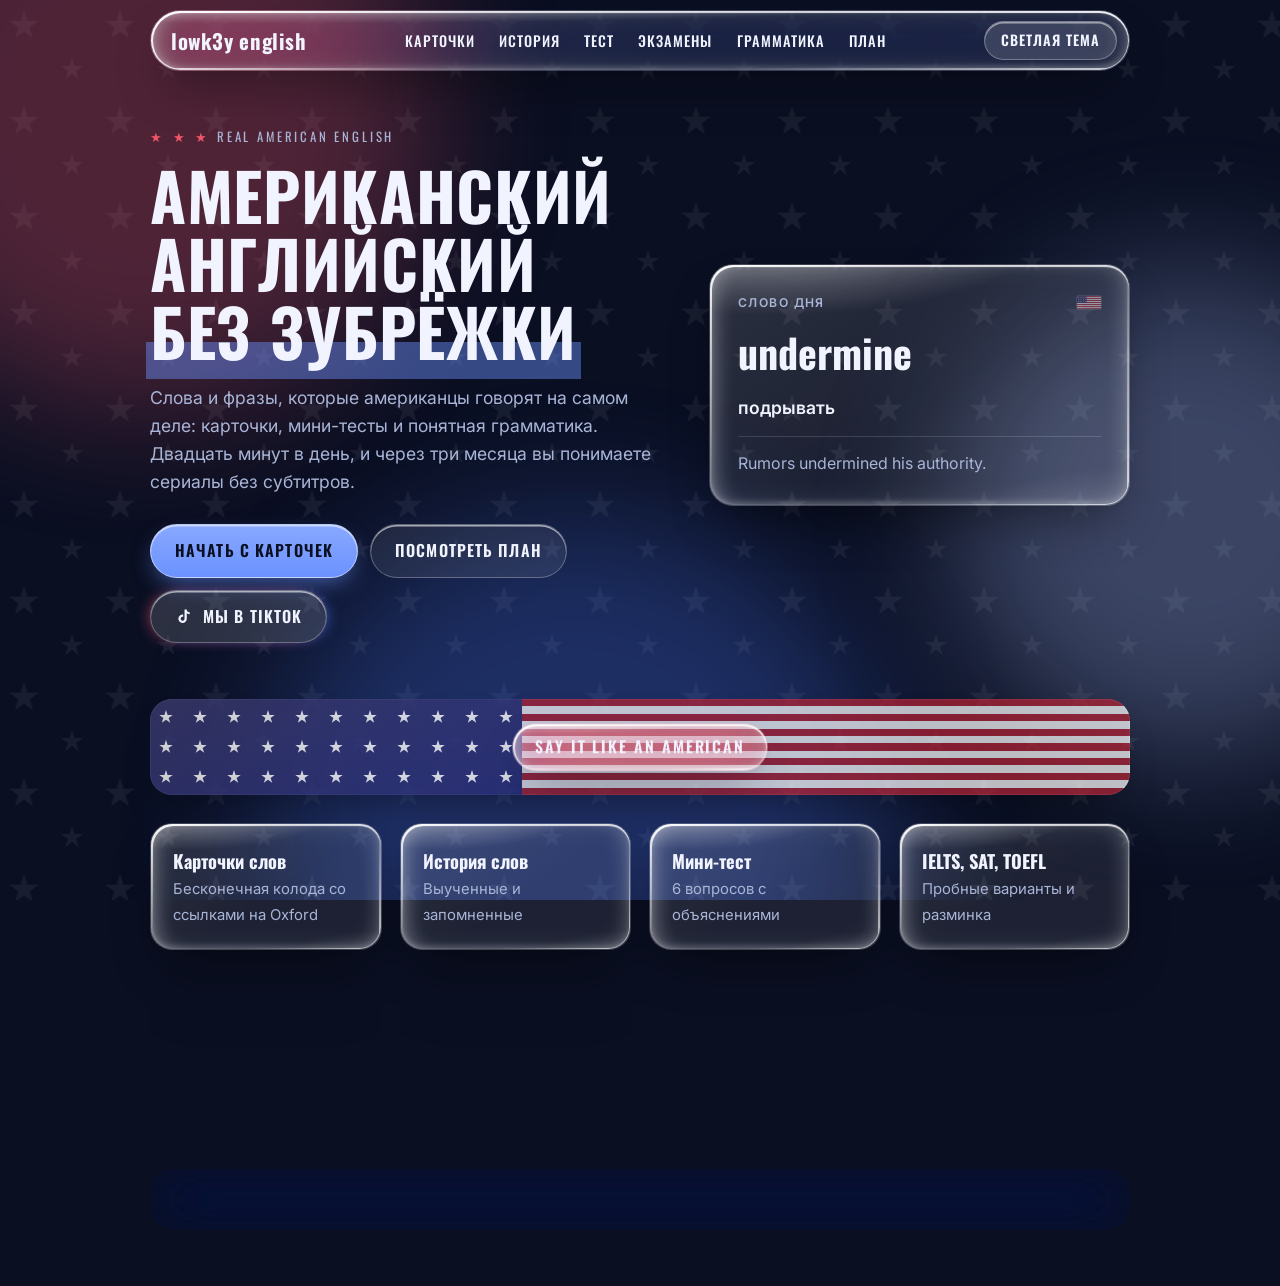
==== index.html @ a6119c21 "Add files via upload" ====
<!doctype html>
<html lang="ru">
<head>
<meta charset="utf-8">
<meta name="viewport" content="width=device-width, initial-scale=1, viewport-fit=cover">
<title>lowk3y english</title>
<meta name="description" content="lowk3y english: сайт для изучения американского английского">
<link rel="preconnect" href="https://fonts.googleapis.com">
<link rel="preconnect" href="https://fonts.gstatic.com" crossorigin>
<link rel="stylesheet" href="https://fonts.googleapis.com/css2?family=Inter:wght@400;500;600&family=Oswald:wght@500;600;700&display=swap">
<link rel="stylesheet" href="css/style.css">
<script>try{if(localStorage.getItem("wbw-theme")==="light")document.documentElement.setAttribute("data-theme","light")}catch(e){}</script>
</head>
<body data-page="home">
<svg width="0" height="0" style="position:absolute" aria-hidden="true" focusable="false">
  <symbol id="flag" viewBox="0 0 38 20">
    <rect width="38" height="20" fill="#fff"/>
    <g fill="#b22234">
      <rect y="0" width="38" height="1.54"/><rect y="3.08" width="38" height="1.54"/><rect y="6.15" width="38" height="1.54"/>
      <rect y="9.23" width="38" height="1.54"/><rect y="12.31" width="38" height="1.54"/><rect y="15.38" width="38" height="1.54"/>
      <rect y="18.46" width="38" height="1.54"/>
    </g>
    <rect width="15.2" height="10.77" fill="#3c3b6e"/>
    <g fill="#fff">
      <circle cx="2.5" cy="2.1" r="0.7"/><circle cx="6.3" cy="2.1" r="0.7"/><circle cx="10.1" cy="2.1" r="0.7"/><circle cx="13.2" cy="2.1" r="0.7"/>
      <circle cx="2.5" cy="5.4" r="0.7"/><circle cx="6.3" cy="5.4" r="0.7"/><circle cx="10.1" cy="5.4" r="0.7"/><circle cx="13.2" cy="5.4" r="0.7"/>
      <circle cx="2.5" cy="8.7" r="0.7"/><circle cx="6.3" cy="8.7" r="0.7"/><circle cx="10.1" cy="8.7" r="0.7"/><circle cx="13.2" cy="8.7" r="0.7"/>
    </g>
  </symbol>
</svg>
<div class="field" aria-hidden="true"><div class="blob r"></div><div class="blob y"></div><div class="blob b"></div></div>

<div class="wrap">
  <header class="top">
    <div class="pill glass">
      <a class="logo" href="index.html">lowk3y english</a>
      <nav aria-label="Разделы">
        <a href="pages/cards.html" data-nav="cards">Карточки</a>
        <a href="pages/history.html" data-nav="history">История</a>
        <a href="pages/quiz.html" data-nav="quiz">Тест</a>
        <a href="pages/exams.html" data-nav="exams">Экзамены</a>
        <a href="pages/grammar.html" data-nav="grammar">Грамматика</a>
        <a href="pages/plan.html" data-nav="plan">План</a>
      </nav>
      <button class="theme-btn" id="theme" type="button" aria-label="Переключить тему">Светлая тема</button>
    </div>
  </header>

  <main class="view" id="home">
  <div class="hero">
    <div>
      <div class="usa-tag"><b>★ ★ ★</b> Real American English</div>
      <h1>Американский английский <em>без зубрёжки</em></h1>
      <p class="lead">Слова и фразы, которые американцы говорят на самом деле: карточки, мини-тесты и понятная грамматика. Двадцать минут в день, и через три месяца вы понимаете сериалы без субтитров.</p>
      <div class="cta-row">
        <a class="btn" href="pages/cards.html">Начать с карточек</a>
        <a class="btn ghost" href="pages/plan.html">Посмотреть план</a>
        <a class="btn tt" href="https://www.tiktok.com/@lowk3y_stt?_r=1&amp;_t=ZS-9BJfPsSJ08S" target="_blank" rel="noopener noreferrer"><svg viewBox="0 0 24 24" fill="currentColor" aria-hidden="true"><path d="M19.6 8.3a6.3 6.3 0 0 1-3.9-1.4v7.3a5.6 5.6 0 1 1-4.8-5.5v3.1a2.6 2.6 0 1 0 1.8 2.4V2h2.9a3.9 3.9 0 0 0 4 3.6z"/></svg>Мы в TikTok</a>
      </div>
    </div>
    <div class="wotd glass float" aria-live="polite">
      <div class="eyebrow row">Слово дня <svg class="flag" aria-hidden="true"><use href="#flag" width="100%" height="100%"/></svg></div>
      <div class="word" id="wotd-word">—</div>
      <div class="ipa" id="wotd-ipa"></div>
      <div class="tr" id="wotd-tr"></div>
      <div class="ex" id="wotd-ex"></div>
    </div>
  </div>
  <div class="banner">
    <div class="canton"></div>
    <div class="stripes"></div>
    <div class="bn-text glass">Say it like an American</div>
  </div>
  <div class="tiles">
    <a class="tile glass" href="pages/cards.html"><b>Карточки слов</b><span>Бесконечная колода со ссылками на Oxford</span></a>
    <a class="tile glass" href="pages/history.html"><b>История слов</b><span>Выученные и запомненные</span></a>
    <a class="tile glass" href="pages/quiz.html"><b>Мини-тест</b><span>6 вопросов с объяснениями</span></a>
    <a class="tile glass" href="pages/exams.html"><b>IELTS, SAT, TOEFL</b><span>Пробные варианты и разминка</span></a>
    <a class="tile glass" href="pages/grammar.html#tenses"><b>Грамматика</b><span>Времена, словообразование и ещё 9 разделов</span></a>
    <a class="tile glass" href="pages/plan.html"><b>План занятий</b><span>Под ваше время в день и в неделю</span></a>
  </div>
  </main>

  <footer class="glass">
    <span class="fl"><svg class="flag" aria-hidden="true"><use href="#flag" width="100%" height="100%"/></svg>lowk3y english</span>
    <span>Американский английский для русскоговорящих</span>
    <a href="https://www.tiktok.com/@lowk3y_stt?_r=1&amp;_t=ZS-9BJfPsSJ08S" target="_blank" rel="noopener noreferrer">TikTok @lowk3y_stt</a>
  </footer>
</div>

<script src="js/common.js"></script>
<script src="js/data/words.js"></script>
<script src="js/home.js"></script>
</body>
</html>
---- css/style.css ----
/* Базовый сброс */
:root { padding-block: env(safe-area-inset-top, 0px) env(safe-area-inset-bottom, 0px); }
body { margin: 0; font: 14px system-ui, sans-serif; }
img { max-width: 100%; }
[hidden] { display: none !important; }

/* Layout: floating glass panels drifting over a field of red and blue light. Pill nav floats at the top. */
:root {
  --bg: #0a0f22; --fg: #f1f4ff; --muted: #a9b5d6;
  --red: #f0566a; --blue: #4d7bff;
  --accent: #6b92ff; --accent-fg: #0a0f22;
  --glass: rgba(255, 255, 255, 0.08); --glass-strong: rgba(255, 255, 255, 0.14);
  --glass-edge: rgba(255, 255, 255, 0.28); --glass-shadow: rgba(0, 0, 0, 0.45);
  --line: rgba(255, 255, 255, 0.14); --blob-op: 0.3;
  color-scheme: dark;
  --font-head: "Oswald", "Arial Narrow", Impact, sans-serif;
  --font-body: "Inter", system-ui, -apple-system, "Segoe UI", sans-serif;
}
:root[data-theme="light"] {
  --bg: #eef2fb; --fg: #101a38; --muted: #4b5878;
  --red: #e8485b; --blue: #2a5bff;
  --accent: #2a5bff; --accent-fg: #ffffff;
  --glass: rgba(255, 255, 255, 0.46); --glass-strong: rgba(255, 255, 255, 0.66);
  --glass-edge: rgba(255, 255, 255, 0.85); --glass-shadow: rgba(30, 50, 120, 0.18);
  --line: rgba(16, 26, 56, 0.12); --blob-op: 0.38;
  color-scheme: light;
}
* { box-sizing: border-box; }
body {
  background: var(--bg); color: var(--fg);
  font-family: var(--font-body); font-size: 16px; line-height: 1.6;
  padding-left: max(16px, env(safe-area-inset-left, 0px));
  padding-right: max(16px, env(safe-area-inset-right, 0px));
  padding-block: 0 56px;
  position: relative; overflow-x: hidden;
}
body::before { content: ""; position: fixed; inset: 0 0 auto; height: env(safe-area-inset-top, 0px); z-index: 30; background: var(--bg); }
h1, h2, h3 { font-family: var(--font-head); line-height: 1.12; text-wrap: balance; margin: 0; }
h2 { font-size: clamp(1.5rem, 3vw, 2rem); }
p { margin: 0; }
button { font: inherit; color: inherit; cursor: pointer; }
:focus-visible { outline: 3px solid var(--accent); outline-offset: 3px; }

/* drifting colour field behind the glass */
.field { position: fixed; inset: 0; z-index: 0; overflow: hidden; pointer-events: none; }
.blob { position: absolute; border-radius: 50%; filter: blur(70px); opacity: var(--blob-op); will-change: transform; }
.blob.r { width: 46vmax; height: 46vmax; background: var(--red); top: -14vmax; left: -12vmax; animation: drift1 26s ease-in-out infinite alternate; }
.blob.y { width: 38vmax; height: 38vmax; background: color-mix(in srgb, var(--blue) 45%, #fff); top: 30vh; right: -12vmax; animation: drift2 30s ease-in-out infinite alternate; }
.blob.b { width: 50vmax; height: 50vmax; background: var(--blue); bottom: -20vmax; left: 20vw; animation: drift3 34s ease-in-out infinite alternate; }
@keyframes drift1 { to { transform: translate(18vw, 14vh) scale(1.12); } }
@keyframes drift2 { to { transform: translate(-16vw, -10vh) scale(0.92); } }
@keyframes drift3 { to { transform: translate(14vw, -16vh) scale(1.08); } }

.wrap { max-width: 980px; margin: 0 auto; position: relative; z-index: 1; }

/* liquid glass surface */
.glass {
  position: relative;
  background: linear-gradient(145deg, var(--glass-strong), var(--glass) 55%);
  -webkit-backdrop-filter: blur(28px) saturate(200%) brightness(1.08);
  backdrop-filter: blur(28px) saturate(200%) brightness(1.08);
  border: 1px solid color-mix(in srgb, var(--glass-edge) 45%, transparent);
  border-radius: 24px;
  box-shadow:
    0 24px 50px -14px var(--glass-shadow),
    0 2px 6px rgba(0, 0, 0, 0.06),
    inset 0 2px 1px rgba(255, 255, 255, 0.8),
    inset 0 -2px 6px rgba(255, 255, 255, 0.22),
    inset 14px 0 24px -16px rgba(255, 255, 255, 0.55),
    inset -14px 0 24px -16px rgba(255, 255, 255, 0.3),
    inset 0 0 30px rgba(255, 255, 255, 0.1);
}
/* glass rim: a lit edge that fades around the panel */
.glass::before {
  content: ""; position: absolute; inset: 0; border-radius: inherit; padding: 1.5px; pointer-events: none;
  background: linear-gradient(135deg, rgba(255, 255, 255, 0.95), rgba(255, 255, 255, 0.08) 32%, rgba(255, 255, 255, 0.04) 62%, rgba(255, 255, 255, 0.7));
  -webkit-mask: linear-gradient(#000 0 0) content-box, linear-gradient(#000 0 0);
  -webkit-mask-composite: xor;
  mask: linear-gradient(#000 0 0) content-box exclude, linear-gradient(#000 0 0);
}
.glass::after {
  content: ""; position: absolute; inset: 0; border-radius: inherit; pointer-events: none;
  background:
    radial-gradient(120% 60% at 14% -12%, rgba(255, 255, 255, 0.6), transparent 55%),
    radial-gradient(70% 45% at 100% 112%, rgba(255, 255, 255, 0.28), transparent 62%);
  opacity: 0.7;
}
.glass > * { position: relative; z-index: 1; }

/* floating motion */
.float { animation: bob 7s ease-in-out infinite; }
.float.d1 { animation-delay: -1.6s; animation-duration: 8.5s; }
.float.d2 { animation-delay: -3.2s; animation-duration: 7.5s; }
.float.d3 { animation-delay: -4.8s; animation-duration: 9s; }
@keyframes bob { 0%, 100% { transform: translateY(0); } 50% { transform: translateY(-8px); } }

/* floating pill nav */
header.top { position: sticky; top: calc(env(safe-area-inset-top, 0px) + 10px); z-index: 20; margin-top: 10px; }
.pill { display: flex; justify-content: space-between; align-items: center; gap: 14px; flex-wrap: wrap; padding: 10px 14px 10px 20px; border-radius: 999px; }
.logo { font-family: var(--font-head); font-weight: 700; font-size: 1.2rem; letter-spacing: -0.01em; display: flex; align-items: center; gap: 8px; }
nav { display: flex; gap: 4px; flex-wrap: wrap; font-size: 0.93rem; }
nav a { color: var(--fg); text-decoration: none; padding: 7px 14px; border-radius: 999px; font-weight: 500; }
nav a:hover { background: var(--glass-strong); }
.theme-btn { background: var(--glass-strong); color: var(--fg); border: 1px solid var(--glass-edge); border-radius: 999px; padding: 7px 16px; font-size: 0.88rem; font-weight: 600; box-shadow: inset 0 1.5px 0 rgba(255, 255, 255, 0.5); transition: transform .18s; }
.flag { width: 24px; height: 13px; border-radius: 2px; opacity: 0.5; flex: none; box-shadow: 0 0 0 1px rgba(255, 255, 255, 0.2); }
.eyebrow.row { display: flex; justify-content: space-between; align-items: center; gap: 10px; }
footer .fl { display: inline-flex; align-items: center; gap: 10px; }
footer a { color: var(--fg); font-weight: 600; text-decoration: none; }
footer a:hover { text-decoration: underline; }
.official { display: grid; grid-template-columns: repeat(auto-fit, minmax(260px, 1fr)); gap: 20px; margin-bottom: 8px; }
.links { display: flex; gap: 10px; flex-wrap: wrap; margin-top: 16px; }
.btn.sm { padding: 9px 16px; font-size: 0.9rem; }
.opt.sel { border-color: var(--accent); background: color-mix(in srgb, var(--accent) 22%, transparent); }
.btn:disabled { opacity: 0.45; cursor: not-allowed; transform: none; }
.pill { gap: 8px 10px; padding-right: 12px; }
nav a { padding: 7px 10px; }
.sub-head { margin-top: 48px; }
.btn.tt { display: inline-flex; align-items: center; gap: 10px; background: var(--glass-strong); color: var(--fg); -webkit-backdrop-filter: blur(16px); backdrop-filter: blur(16px); border-color: var(--glass-edge); box-shadow: inset 0 1.5px 0 rgba(255, 255, 255, 0.6), -5px 0 16px -8px var(--red), 5px 0 16px -8px var(--blue); }
.btn.tt svg { width: 18px; height: 18px; flex: none; }
.theme-btn:hover { transform: translateY(-2px); }
a.logo { color: inherit; text-decoration: none; }
nav a[aria-current="page"] { background: var(--glass-strong); box-shadow: inset 0 1.5px 0 rgba(255, 255, 255, 0.5); }
.view:not([hidden]) { animation: viewin .35s ease both; }
@keyframes viewin { from { opacity: 0; transform: translateY(12px); } to { opacity: 1; transform: none; } }
.passage { background: var(--glass); border: 1px solid var(--line); border-radius: 14px; padding: 14px 16px; margin: 10px 0 14px; font-size: 0.95rem; line-height: 1.55; }
.note { margin-top: 18px; max-width: 640px; color: var(--muted); font-size: 0.88rem; }
.tiles { display: grid; grid-template-columns: repeat(auto-fit, minmax(210px, 1fr)); gap: 18px; padding-bottom: 24px; }
.tile { display: block; padding: 22px; border-radius: 22px; color: inherit; text-decoration: none; transition: transform .2s; min-width: 0; }
.tile:hover { transform: translateY(-5px); }
.tile b { font-family: var(--font-head); font-size: 1.15rem; display: block; }
.tile span { color: var(--muted); font-size: 0.93rem; }

.hero { display: grid; grid-template-columns: 1.1fr 0.9fr; gap: 44px; align-items: center; padding-block: 56px 48px; position: relative; }
.hero h1 { font-size: clamp(2.3rem, 6.4vw, 3.8rem); letter-spacing: -0.025em; }
.hero h1 em { font-style: normal; background: linear-gradient(transparent 62%, color-mix(in srgb, var(--accent) 45%, transparent) 62%); padding: 0 4px; margin: 0 -4px; }
.hero p.lead { margin-top: 18px; color: var(--muted); font-size: 1.1rem; max-width: 46ch; }
.cta-row { display: flex; gap: 12px; margin-top: 28px; flex-wrap: wrap; }
.btn {
  background: linear-gradient(180deg, color-mix(in srgb, var(--accent) 80%, #fff), var(--accent));
  color: var(--accent-fg); border: 1px solid rgba(255, 255, 255, 0.5); border-radius: 999px; padding: 13px 24px;
  font-weight: 600; text-decoration: none; display: inline-block;
  box-shadow: 0 10px 24px -8px color-mix(in srgb, var(--accent) 70%, transparent), inset 0 1.5px 0 rgba(255, 255, 255, 0.55);
  transition: transform .18s, box-shadow .18s;
}
.btn:hover { transform: translateY(-2px); }
.btn.ghost { background: var(--glass); color: var(--fg); -webkit-backdrop-filter: blur(16px); backdrop-filter: blur(16px); border-color: var(--glass-edge); box-shadow: inset 0 1.5px 0 rgba(255, 255, 255, 0.6); }

.wotd { padding: 28px; min-width: 0; }
.eyebrow { font-size: 0.76rem; text-transform: uppercase; letter-spacing: 0.12em; color: var(--muted); font-weight: 600; }
.wotd .word { font-family: var(--font-head); font-size: 2.5rem; font-weight: 700; margin-top: 8px; overflow-wrap: anywhere; }
.wotd .ipa { color: var(--muted); font-size: 0.95rem; }
.wotd .tr { margin-top: 10px; font-weight: 600; font-size: 1.1rem; }
.wotd .ex { margin-top: 14px; padding-top: 14px; border-top: 1px solid var(--line); color: var(--muted); }

section { padding-block: 44px; scroll-margin-top: 90px; }
.sec-head { display: flex; justify-content: space-between; align-items: end; gap: 16px; flex-wrap: wrap; margin-bottom: 24px; }
.sec-head p { color: var(--muted); max-width: 52ch; margin-top: 8px; }

.chips { display: flex; gap: 6px; flex-wrap: wrap; padding: 6px; border-radius: 999px; }
.chip { background: transparent; border: 0; border-radius: 999px; padding: 7px 16px; font-size: 0.9rem; font-weight: 600; }
.chip[aria-pressed="true"] { background: var(--accent); color: var(--accent-fg); box-shadow: 0 6px 14px -6px color-mix(in srgb, var(--accent) 80%, #000), inset 0 1.5px 0 rgba(255,255,255,.5); }

.deck { display: grid; grid-template-columns: minmax(0, 1fr); gap: 18px; max-width: 520px; }
.card { min-height: 240px; padding: 30px; display: flex; flex-direction: column; justify-content: center; text-align: left; width: 100%; color: var(--fg); }
.card .lvl { font-size: 0.78rem; font-weight: 700; letter-spacing: 0.1em; color: var(--accent); }
.card .big { font-family: var(--font-head); font-size: 2.1rem; font-weight: 700; margin-top: 6px; overflow-wrap: anywhere; }
.card .sub { color: var(--muted); margin-top: 10px; }
.card .hint { margin-top: 20px; font-size: 0.85rem; color: var(--muted); }
.deck-bar { display: flex; gap: 10px; align-items: center; flex-wrap: wrap; }
.deck-bar .count { margin-left: auto; color: var(--muted); font-size: 0.9rem; font-variant-numeric: tabular-nums; }
.mini { background: var(--glass); -webkit-backdrop-filter: blur(16px); backdrop-filter: blur(16px); border: 1px solid var(--glass-edge); border-radius: 999px; padding: 9px 18px; font-weight: 600; box-shadow: inset 0 1.5px 0 rgba(255,255,255,.6); transition: transform .18s; }
.mini:hover { transform: translateY(-2px); }
.mini.ok { background: var(--red); color: #fff; border-color: rgba(255,255,255,.5); }

.quiz { padding: 28px; max-width: 640px; }
.quiz .q { font-family: var(--font-head); font-size: 1.4rem; margin: 8px 0 18px; }
.opts { display: grid; gap: 10px; }
.opt { text-align: left; background: var(--glass); border: 1px solid var(--glass-edge); border-radius: 16px; padding: 13px 18px; font-weight: 500; box-shadow: inset 0 1.5px 0 rgba(255,255,255,.5); transition: transform .18s; }
.opt:hover:not(:disabled) { transform: translateX(4px); border-color: var(--accent); }
.opt:disabled { cursor: default; color: var(--fg); }
.opt.right { background: color-mix(in srgb, var(--blue) 26%, transparent); border-color: var(--blue); }
.opt.wrong { background: color-mix(in srgb, var(--red) 26%, transparent); border-color: var(--red); }
.explain { margin-top: 16px; color: var(--muted); min-height: 3.2em; }
.quiz-foot { display: flex; align-items: center; gap: 14px; margin-top: 14px; flex-wrap: wrap; }
.progress { height: 8px; background: var(--line); border-radius: 99px; overflow: hidden; margin-bottom: 16px; }
.progress i { display: block; height: 100%; background: linear-gradient(90deg, var(--red), var(--blue)); width: 0; transition: width .3s; border-radius: 99px; }

.tips { display: grid; grid-template-columns: repeat(auto-fit, minmax(260px, 1fr)); gap: 20px; }
.tip { padding: 22px; min-width: 0; border-radius: 22px; }
.tip h3 { font-size: 1.1rem; margin-bottom: 8px; }
.tip p { color: var(--muted); font-size: 0.95rem; }
.tip code { display: block; margin-top: 12px; font-family: var(--font-body); font-size: 0.92rem; background: var(--glass); border: 1px solid var(--line); border-radius: 12px; padding: 10px 12px; overflow-wrap: anywhere; }

.week { display: grid; grid-template-columns: repeat(auto-fit, minmax(170px, 1fr)); gap: 16px; }
.day { padding: 18px; min-width: 0; border-radius: 20px; }
.day b { font-family: var(--font-head); display: block; margin-bottom: 4px; font-size: 1.1rem; }
.day span { color: var(--muted); font-size: 0.92rem; display: block; }
.day small { display: inline-block; margin-top: 10px; padding: 3px 10px; border-radius: 999px; background: color-mix(in srgb, var(--accent) 28%, transparent); color: var(--fg); font-weight: 700; font-variant-numeric: tabular-nums; font-size: 0.8rem; }

footer { margin-top: 24px; padding: 18px 24px; color: var(--muted); font-size: 0.9rem; display: flex; justify-content: space-between; gap: 12px; flex-wrap: wrap; border-radius: 999px; }

@media (max-width: 760px) {
  .hero { grid-template-columns: minmax(0, 1fr); gap: 30px; padding-top: 36px; }
  .pill { border-radius: 28px; padding: 12px 16px; }
  footer { border-radius: 24px; }
}
@media (prefers-reduced-motion: reduce) {
  .float, .blob, .view:not([hidden]) { animation: none; }
  .btn, .mini, .opt, .theme-btn, .progress i { transition: none; }
}
/* American look: varsity type, stars and stripes */
h1, h2 { text-transform: uppercase; letter-spacing: 0.02em; }
.hero h1 { font-size: clamp(2.3rem, 6.6vw, 4.1rem); font-weight: 700; line-height: 1.04; letter-spacing: 0.01em; }
h2 { font-size: clamp(1.7rem, 3.4vw, 2.3rem); font-weight: 700; }
h2::before { content: "★"; color: var(--red); font-size: 0.55em; margin-right: 0.55em; vertical-align: 0.22em; }
h3 { letter-spacing: 0.03em; font-weight: 600; }
.logo { text-transform: none; letter-spacing: 0.03em; font-size: 1.3rem; }
nav a, .btn, .theme-btn, .chip, .mini { font-family: var(--font-head); text-transform: uppercase; letter-spacing: 0.07em; }
nav a { font-weight: 500; font-size: 0.9rem; }
.btn { font-weight: 600; }
.usa-tag { font-family: var(--font-head); text-transform: uppercase; letter-spacing: 0.22em; font-size: 0.8rem; color: var(--muted); margin-bottom: 14px; }
.usa-tag b { color: var(--red); letter-spacing: 0.3em; font-weight: 500; }
.field::before {
  content: ""; position: absolute; inset: 0; background: var(--fg); opacity: 0.06;
  -webkit-mask-image: url("data:image/svg+xml,%3Csvg xmlns='http://www.w3.org/2000/svg' width='96' height='96' viewBox='0 0 96 96'%3E%3Cpath d='M24 10l3.5 10.8h11.3l-9.2 6.7 3.5 10.8-9.1-6.7-9.1 6.7 3.5-10.8-9.2-6.7h11.3z'/%3E%3Cpath d='M72 58l2.6 8h8.4l-6.8 5 2.6 8-6.8-5-6.8 5 2.6-8-6.8-5h8.4z'/%3E%3C/svg%3E");
  mask-image: url("data:image/svg+xml,%3Csvg xmlns='http://www.w3.org/2000/svg' width='96' height='96' viewBox='0 0 96 96'%3E%3Cpath d='M24 10l3.5 10.8h11.3l-9.2 6.7 3.5 10.8-9.1-6.7-9.1 6.7 3.5-10.8-9.2-6.7h11.3z'/%3E%3Cpath d='M72 58l2.6 8h8.4l-6.8 5 2.6 8-6.8-5-6.8 5 2.6-8-6.8-5h8.4z'/%3E%3C/svg%3E");
  -webkit-mask-size: 96px 96px; mask-size: 96px 96px;
}
.banner { position: relative; height: 96px; border-radius: 22px; overflow: hidden; margin: 8px 0 28px; box-shadow: 0 20px 40px -18px var(--glass-shadow), inset 0 0 0 1px rgba(255, 255, 255, 0.2); }
.banner .canton { position: absolute; inset: 0 auto 0 0; width: 38%; opacity: 0.8;
  background: url("data:image/svg+xml,%3Csvg xmlns='http://www.w3.org/2000/svg' width='34' height='30' viewBox='0 0 34 30'%3E%3Cpath fill='white' d='M17 8l1.6 4.9h5.1l-4.1 3 1.6 4.9-4.2-3-4.2 3 1.6-4.9-4.1-3h5.1z'/%3E%3C/svg%3E") center / 34px 30px, linear-gradient(160deg, #3c3b6e, #2a2f78); }
.banner .stripes { position: absolute; inset: 0 0 0 38%; opacity: 0.72; background: repeating-linear-gradient(to bottom, #b22234 0 7.385px, #fff 7.385px 14.77px); }
.banner .bn-text { position: absolute; left: 50%; top: 50%; transform: translate(-50%, -50%); padding: 10px 22px; border-radius: 999px; white-space: nowrap; font-family: var(--font-head); text-transform: uppercase; letter-spacing: 0.12em; font-weight: 600; font-size: 1rem; }
/* cards, history, grammar and plan */
.flip { background: none; border: 0; padding: 0; text-align: left; width: 100%; color: inherit; display: flex; flex-direction: column; justify-content: center; min-height: 170px; font: inherit; cursor: pointer; }
.ox { display: inline-block; margin-top: 14px; font-weight: 600; font-size: 0.9rem; color: var(--accent); text-decoration: none; }
.ox:hover { text-decoration: underline; }
.inp { background: var(--glass); border: 1px solid var(--glass-edge); border-radius: 12px; padding: 10px 14px; color: var(--fg); font: inherit; width: 100%; min-width: 0; }
.inp::placeholder { color: var(--muted); }
.panel { padding: 18px 20px; border-radius: 20px; }
.addw .row2 { display: grid; grid-template-columns: 1fr 1fr; gap: 10px; margin: 10px 0 12px; }
.msg { color: var(--muted); font-size: 0.88rem; margin-top: 8px; min-height: 1.3em; }
.oxrow { display: flex; gap: 10px; margin-top: 10px; align-items: center; flex-wrap: wrap; }
.oxrow .inp { flex: 1 1 180px; }
.hist-top { display: flex; justify-content: space-between; align-items: center; gap: 12px; flex-wrap: wrap; margin-bottom: 16px; }
.hstats { color: var(--muted); font-size: 0.92rem; }
.hlist { display: grid; gap: 10px; max-width: 760px; }
.hrow { display: flex; justify-content: space-between; align-items: center; gap: 12px; flex-wrap: wrap; background: var(--glass); border: 1px solid var(--glass-edge); border-radius: 16px; padding: 12px 16px; }
.hmain { min-width: 0; display: grid; }
.hmain b { font-family: var(--font-head); font-size: 1.15rem; letter-spacing: 0.02em; overflow-wrap: anywhere; }
.hmain small { color: var(--muted); }
.hact { display: flex; gap: 8px; flex-wrap: wrap; align-items: center; }
.empty { color: var(--muted); padding: 18px 4px; }
.hclear { margin-top: 22px; }
.gram-tabs { border-radius: 24px; margin-bottom: 22px; }
.gintro { color: var(--muted); max-width: 70ch; margin-bottom: 22px; }
.gcard .formula { display: block; margin-top: 12px; white-space: pre-wrap; font-family: var(--font-body); font-size: 0.9rem; background: var(--glass); border: 1px solid var(--line); border-radius: 12px; padding: 10px 12px; overflow-wrap: anywhere; }
.gcard ul { margin: 12px 0 0; padding-left: 18px; font-size: 0.93rem; }
.gcard li { margin: 5px 0; overflow-wrap: anywhere; }
.gcard .sig { margin-top: 10px; font-size: 0.86rem; color: var(--muted); }
.gcard .sig b { color: var(--fg); font-weight: 600; }
.plan-ctl { display: flex; gap: 24px; flex-wrap: wrap; margin-bottom: 18px; }
.plan-ctl .grp { display: grid; gap: 8px; }
.plan-sum { padding: 18px 22px; border-radius: 20px; margin-bottom: 22px; max-width: 760px; }
.plan-sum b { font-family: var(--font-head); font-size: 1.5rem; letter-spacing: 0.02em; }
.plan-sum p { color: var(--muted); margin-top: 6px; }
.week { grid-template-columns: repeat(auto-fit, minmax(220px, 1fr)); }
.acts { list-style: none; margin: 10px 0 0; padding: 0; display: grid; gap: 14px; }
.acts li { display: grid; gap: 4px; justify-items: start; }
.acts strong { font-family: var(--font-head); font-weight: 600; letter-spacing: 0.05em; text-transform: uppercase; font-size: 0.92rem; }
.day .tm { display: inline-block; padding: 2px 10px; border-radius: 999px; background: color-mix(in srgb, var(--accent) 28%, transparent); color: var(--fg); font-weight: 700; font-size: 0.8rem; font-variant-numeric: tabular-nums; }
.day .ad { color: var(--muted); font-size: 0.9rem; }
@media (max-width: 480px) { .addw .row2 { grid-template-columns: minmax(0, 1fr); } }
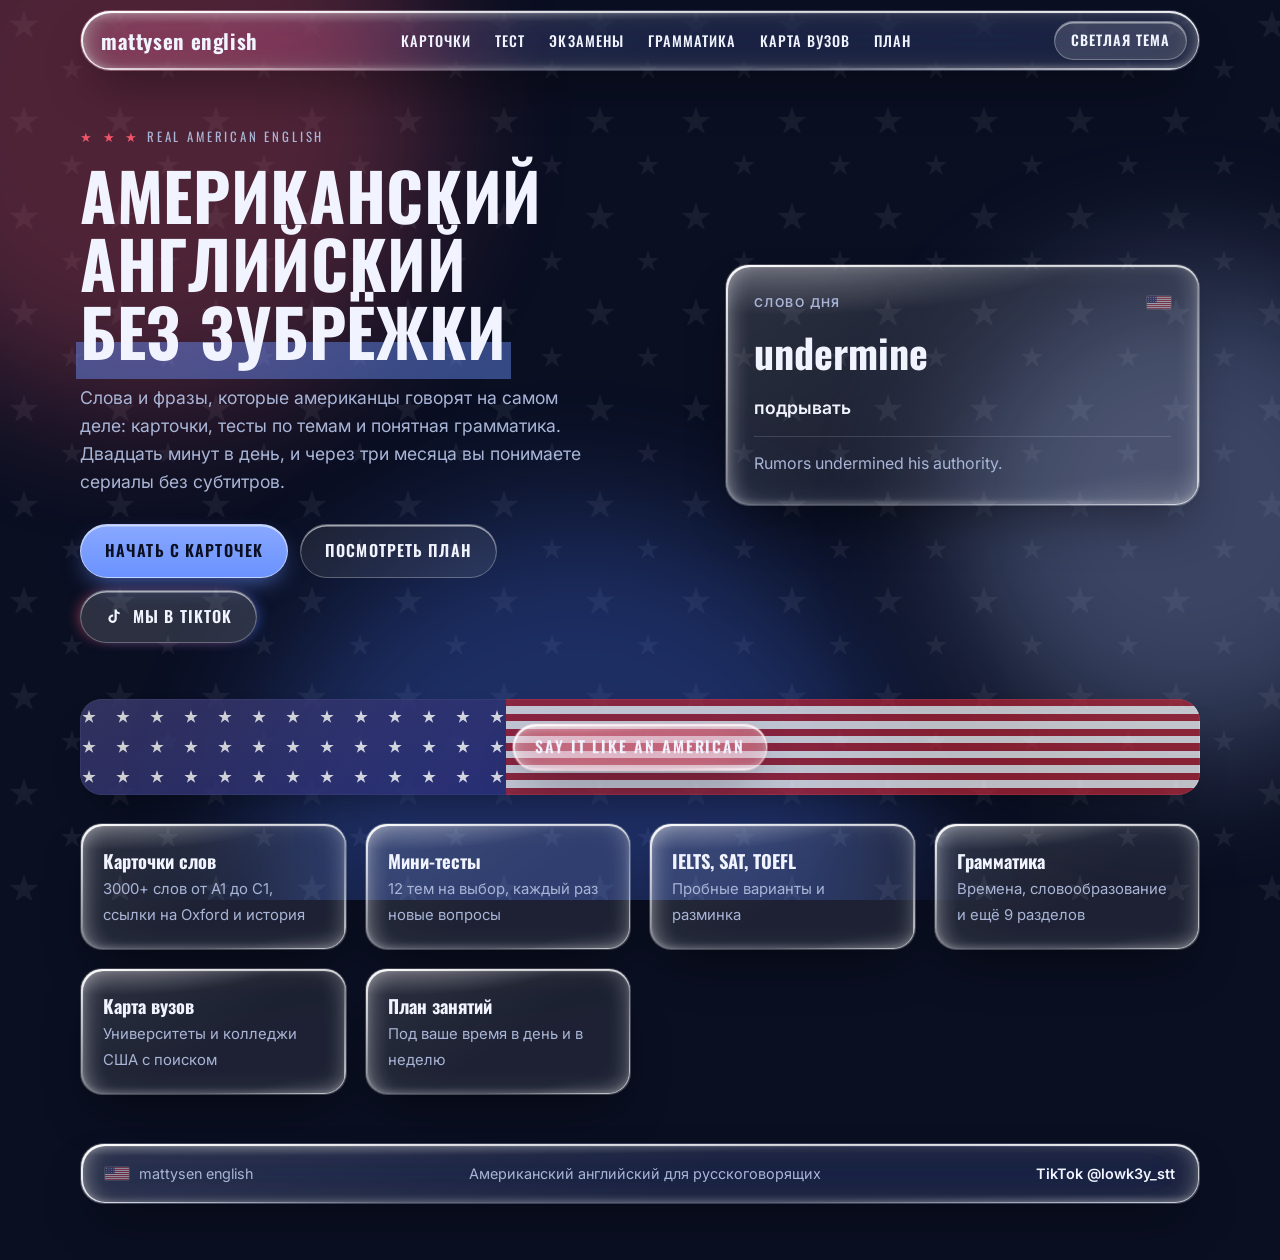
==== commit b3ca25c1: "Add files via upload" ====
--- a/index.html
+++ b/index.html
@@ -3,8 +3,8 @@
 <head>
 <meta charset="utf-8">
 <meta name="viewport" content="width=device-width, initial-scale=1, viewport-fit=cover">
-<title>lowk3y english</title>
-<meta name="description" content="lowk3y english: сайт для изучения американского английского">
+<title>mattysen english</title>
+<meta name="description" content="mattysen english: сайт для изучения американского английского">
 <link rel="preconnect" href="https://fonts.googleapis.com">
 <link rel="preconnect" href="https://fonts.gstatic.com" crossorigin>
 <link rel="stylesheet" href="https://fonts.googleapis.com/css2?family=Inter:wght@400;500;600&family=Oswald:wght@500;600;700&display=swap">
@@ -33,25 +33,26 @@
 <div class="wrap">
   <header class="top">
     <div class="pill glass">
-      <a class="logo" href="index.html">lowk3y english</a>
+      <a class="logo" href="index.html">mattysen english</a>
       <nav aria-label="Разделы">
         <a href="pages/cards.html" data-nav="cards">Карточки</a>
-        <a href="pages/history.html" data-nav="history">История</a>
         <a href="pages/quiz.html" data-nav="quiz">Тест</a>
         <a href="pages/exams.html" data-nav="exams">Экзамены</a>
         <a href="pages/grammar.html" data-nav="grammar">Грамматика</a>
+        <a href="pages/map.html" data-nav="map">Карта вузов</a>
         <a href="pages/plan.html" data-nav="plan">План</a>
       </nav>
       <button class="theme-btn" id="theme" type="button" aria-label="Переключить тему">Светлая тема</button>
     </div>
   </header>
 
-  <main class="view" id="home">
+  <main>
+  <div class="view" id="home">
   <div class="hero">
     <div>
       <div class="usa-tag"><b>★ ★ ★</b> Real American English</div>
       <h1>Американский английский <em>без зубрёжки</em></h1>
-      <p class="lead">Слова и фразы, которые американцы говорят на самом деле: карточки, мини-тесты и понятная грамматика. Двадцать минут в день, и через три месяца вы понимаете сериалы без субтитров.</p>
+      <p class="lead">Слова и фразы, которые американцы говорят на самом деле: карточки, тесты по темам и понятная грамматика. Двадцать минут в день, и через три месяца вы понимаете сериалы без субтитров.</p>
       <div class="cta-row">
         <a class="btn" href="pages/cards.html">Начать с карточек</a>
         <a class="btn ghost" href="pages/plan.html">Посмотреть план</a>
@@ -72,17 +73,18 @@
     <div class="bn-text glass">Say it like an American</div>
   </div>
   <div class="tiles">
-    <a class="tile glass" href="pages/cards.html"><b>Карточки слов</b><span>Бесконечная колода со ссылками на Oxford</span></a>
-    <a class="tile glass" href="pages/history.html"><b>История слов</b><span>Выученные и запомненные</span></a>
-    <a class="tile glass" href="pages/quiz.html"><b>Мини-тест</b><span>6 вопросов с объяснениями</span></a>
+    <a class="tile glass" href="pages/cards.html"><b>Карточки слов</b><span>3000+ слов от A1 до C1, ссылки на Oxford и история</span></a>
+    <a class="tile glass" href="pages/quiz.html"><b>Мини-тесты</b><span>12 тем на выбор, каждый раз новые вопросы</span></a>
     <a class="tile glass" href="pages/exams.html"><b>IELTS, SAT, TOEFL</b><span>Пробные варианты и разминка</span></a>
     <a class="tile glass" href="pages/grammar.html#tenses"><b>Грамматика</b><span>Времена, словообразование и ещё 9 разделов</span></a>
+    <a class="tile glass" href="pages/map.html"><b>Карта вузов</b><span>Университеты и колледжи США с поиском</span></a>
     <a class="tile glass" href="pages/plan.html"><b>План занятий</b><span>Под ваше время в день и в неделю</span></a>
+  </div>
   </div>
   </main>
 
   <footer class="glass">
-    <span class="fl"><svg class="flag" aria-hidden="true"><use href="#flag" width="100%" height="100%"/></svg>lowk3y english</span>
+    <span class="fl"><svg class="flag" aria-hidden="true"><use href="#flag" width="100%" height="100%"/></svg>mattysen english</span>
     <span>Американский английский для русскоговорящих</span>
     <a href="https://www.tiktok.com/@lowk3y_stt?_r=1&amp;_t=ZS-9BJfPsSJ08S" target="_blank" rel="noopener noreferrer">TikTok @lowk3y_stt</a>
   </footer>
--- a/css/style.css
+++ b/css/style.css
@@ -271,3 +271,164 @@
 .day .tm { display: inline-block; padding: 2px 10px; border-radius: 999px; background: color-mix(in srgb, var(--accent) 28%, transparent); color: var(--fg); font-weight: 700; font-size: 0.8rem; font-variant-numeric: tabular-nums; }
 .day .ad { color: var(--muted); font-size: 0.9rem; }
 @media (max-width: 480px) { .addw .row2 { grid-template-columns: minmax(0, 1fr); } }
+
+/* ===== Адаптивность: ноутбук, планшет, телефон ===== */
+html { -webkit-text-size-adjust: 100%; text-size-adjust: 100%; }
+.wrap { width: 100%; }
+.pill .logo { white-space: nowrap; }
+h1, h2 { overflow-wrap: break-word; }
+
+/* ноутбук и большие экраны: меню в одну строку, карточки в две колонки */
+@media (min-width: 1200px) {
+  .wrap { max-width: 1120px; }
+  .pill, .pill nav { flex-wrap: nowrap; }
+  .hero { gap: 64px; }
+}
+@media (min-width: 1600px) { .wrap { max-width: 1240px; } }
+@media (min-width: 1000px) {
+  .deck { max-width: none; grid-template-columns: minmax(0, 1.15fr) minmax(0, 0.85fr); column-gap: 28px; align-items: start; }
+  .deck > .card { grid-column: 1; grid-row: 1; }
+  .deck > .deck-bar { grid-column: 1; grid-row: 2; }
+  .deck > .addw { grid-column: 2; grid-row: 1; }
+  .deck > .panel:not(.addw) { grid-column: 2; grid-row: 2; }
+  .quiz { max-width: 720px; }
+}
+
+/* планшеты и узкие ноутбуки: логотип и тема сверху, меню второй строкой */
+@media (max-width: 1199px) {
+  .pill { display: grid; grid-template-columns: minmax(0, 1fr) auto; grid-template-areas: "logo theme" "nav nav"; align-items: center; gap: 8px 12px; border-radius: 26px; padding: 12px 16px; }
+  .pill .logo { grid-area: logo; }
+  .pill .theme-btn { grid-area: theme; }
+  .pill nav { grid-area: nav; display: flex; flex-wrap: nowrap; gap: 4px; overflow-x: auto; scrollbar-width: none; -webkit-overflow-scrolling: touch; }
+  .pill nav::-webkit-scrollbar { display: none; }
+  .pill nav a { flex: 1 0 auto; text-align: center; white-space: nowrap; }
+}
+@media (max-width: 900px) {
+  .hero { grid-template-columns: minmax(0, 1fr); gap: 32px; padding-block: 40px 28px; }
+  .wotd { max-width: 560px; }
+  section { padding-block: 34px; }
+}
+@media (min-width: 601px) and (max-width: 999px) { .deck { max-width: 680px; } }
+
+/* телефоны */
+@media (max-width: 600px) {
+  header.top { position: static; margin-top: 8px; }
+  .pill { padding: 10px 12px; border-radius: 22px; gap: 8px 10px; }
+  .pill .logo { font-size: 1.1rem; min-width: 0; }
+  .theme-btn { padding: 7px 11px; font-size: 0.74rem; letter-spacing: 0.04em; }
+  .pill nav { margin-inline: -4px; padding-inline: 4px; }
+  .pill nav a { flex: none; padding: 8px 12px; }
+  .glass { -webkit-backdrop-filter: blur(18px) saturate(180%); backdrop-filter: blur(18px) saturate(180%); border-radius: 20px; }
+  .hero { padding-block: 28px 20px; gap: 24px; }
+  .hero h1 { font-size: clamp(1.8rem, 9vw, 2.6rem); }
+  .hero p.lead { font-size: 1rem; }
+  .usa-tag { letter-spacing: 0.14em; }
+  .cta-row { gap: 10px; margin-top: 22px; }
+  .cta-row .btn { flex: 1 1 100%; text-align: center; justify-content: center; }
+  .wotd { padding: 22px; max-width: none; }
+  .wotd .word { font-size: 2rem; }
+  .banner { height: 72px; border-radius: 18px; margin-bottom: 22px; }
+  .banner .bn-text { font-size: 0.78rem; padding: 8px 14px; letter-spacing: 0.08em; }
+  .tiles { grid-template-columns: minmax(0, 1fr); gap: 12px; }
+  .tile { padding: 18px; border-radius: 20px; }
+  section { padding-block: 26px; }
+  h2 { font-size: 1.6rem; }
+  .sec-head { align-items: flex-start; margin-bottom: 18px; }
+  .sub-head { margin-top: 32px; }
+  .chips { border-radius: 22px; }
+  .chip { padding: 9px 14px; }
+  .gram-tabs { flex-wrap: nowrap; overflow-x: auto; scrollbar-width: none; }
+  .gram-tabs::-webkit-scrollbar { display: none; }
+  .gram-tabs .chip { flex: none; white-space: nowrap; }
+  .card { padding: 22px; min-height: 200px; }
+  .card .big { font-size: 1.8rem; }
+  .deck-bar { gap: 8px; }
+  .deck-bar .mini { flex: 1 1 auto; text-align: center; }
+  .deck-bar .count { flex-basis: 100%; margin-left: 0; text-align: center; }
+  .quiz { padding: 20px; }
+  .quiz .q { font-size: 1.2rem; }
+  .opt { padding: 14px 16px; }
+  .quiz-foot .btn { width: 100%; text-align: center; }
+  .tips, .week { grid-template-columns: minmax(0, 1fr); gap: 14px; }
+  .tip { padding: 18px; }
+  .plan-ctl { gap: 14px; }
+  .plan-sum { padding: 16px 18px; }
+  .hrow { flex-direction: column; align-items: flex-start; }
+  .hact { width: 100%; }
+  footer { flex-direction: column; align-items: flex-start; border-radius: 20px; padding: 16px 18px; }
+}
+
+@media (max-width: 600px) { .chips:not(.gram-tabs) .chip { flex: 1 1 auto; text-align: center; } }
+/* светлая тема: видимые границы у стеклянных кнопок и полей */
+:root[data-theme="light"] .theme-btn,
+:root[data-theme="light"] .mini:not(.ok),
+:root[data-theme="light"] .btn.ghost,
+:root[data-theme="light"] .btn.tt,
+:root[data-theme="light"] .inp { border-color: rgba(16, 26, 56, 0.16); }
+/* самые узкие телефоны */
+@media (max-width: 380px) {
+  .pill { padding-inline: 10px; }
+  .pill .logo { font-size: 1rem; }
+  .theme-btn { padding: 6px 9px; font-size: 0.68rem; letter-spacing: 0.02em; }
+}
+
+/* низкие экраны в горизонтальном положении (телефон на боку) */
+@media (max-height: 500px) and (orientation: landscape) {
+  header.top { position: static; }
+  .hero { padding-block: 24px 20px; }
+}
+
+/* сенсорные экраны: крупные цели для нажатия, без прыгающих элементов */
+@media (pointer: coarse) {
+  .float { animation: none; }
+  nav a, .chip, .mini, .theme-btn, .btn { min-height: 44px; display: inline-flex; align-items: center; justify-content: center; }
+  .opt { min-height: 48px; }
+  .inp { min-height: 44px; font-size: 16px; }
+}
+@media (pointer: coarse) and (max-width: 1199px) { header.top { position: static; } }
+@media (hover: none) {
+  .btn:hover, .mini:hover, .theme-btn:hover, .tile:hover, .opt:hover:not(:disabled) { transform: none; }
+}
+
+/* ---- карточки: фильтры и вкладки ---- */
+.deck-filters { display: flex; flex-wrap: wrap; gap: 10px; justify-content: center; margin-bottom: 16px; }
+
+/* ---- тесты: выбор темы ---- */
+.topics { display: grid; grid-template-columns: repeat(auto-fill, minmax(210px, 1fr)); gap: 12px; }
+.topic { display: flex; flex-direction: column; gap: 4px; text-align: left; padding: 16px 18px; border-radius: 18px; color: var(--fg); font: inherit; cursor: pointer; border: 1px solid var(--glass-edge); transition: transform .15s ease; }
+.topic:hover, .topic:focus-visible { transform: translateY(-2px); }
+.topic b { font-family: "Oswald", sans-serif; font-size: 18px; letter-spacing: .02em; }
+.topic span { color: var(--muted); font-size: 13px; }
+.topic small { color: var(--muted); font-size: 12px; margin-top: 6px; }
+.topic.mix { grid-column: 1 / -1; }
+.quiz-top { display: flex; justify-content: space-between; align-items: center; gap: 12px; flex-wrap: wrap; margin-bottom: 10px; }
+
+/* ---- карта вузов ---- */
+.map-tools { display: grid; grid-template-columns: 2fr 1fr 1fr 1fr auto auto; gap: 10px; align-items: center; margin-bottom: 14px; }
+.map-tools .inp { width: 100%; min-width: 0; }
+.check { display: inline-flex; align-items: center; gap: 6px; color: var(--fg); font-size: 14px; white-space: nowrap; }
+.map-wrap { display: grid; grid-template-columns: minmax(0, 2fr) minmax(0, 1fr); gap: 14px; }
+.map-box { position: relative; border-radius: 20px; overflow: hidden; padding: 6px; min-height: 420px; }
+#usmap { width: 100%; height: 520px; border-radius: 14px; }
+.map-fallback { padding: 20px; color: var(--muted); }
+.uni-list { border-radius: 20px; padding: 8px; max-height: 532px; overflow-y: auto; display: flex; flex-direction: column; gap: 4px; }
+.uni { display: flex; gap: 10px; align-items: flex-start; text-align: left; background: transparent; border: 1px solid transparent; border-radius: 12px; padding: 9px 10px; color: var(--fg); font: inherit; cursor: pointer; }
+.uni:hover, .uni:focus-visible { background: var(--glass); border-color: var(--glass-edge); }
+.uni i { flex: 0 0 10px; width: 10px; height: 10px; border-radius: 50%; margin-top: 6px; }
+.uni b { display: block; font-weight: 600; font-size: 14px; }
+.uni small { color: var(--muted); font-size: 12px; }
+:root:not([data-theme="light"]) .leaflet-tile-pane { filter: brightness(.75) contrast(1.05) saturate(.8); }
+.leaflet-popup-content { color: #14233a; font-size: 13px; }
+@media (max-width: 1000px) {
+  .map-tools { grid-template-columns: 1fr 1fr 1fr; }
+  .map-tools #u-q { grid-column: 1 / -1; }
+  .map-wrap { grid-template-columns: minmax(0, 1fr); }
+  .uni-list { max-height: 360px; }
+}
+@media (max-width: 600px) {
+  .map-tools { grid-template-columns: 1fr 1fr; }
+  #usmap { height: 340px; }
+  .map-box { min-height: 0; }
+  .topics { grid-template-columns: 1fr 1fr; }
+}
+@media (max-width: 380px) { .topics { grid-template-columns: 1fr; } }
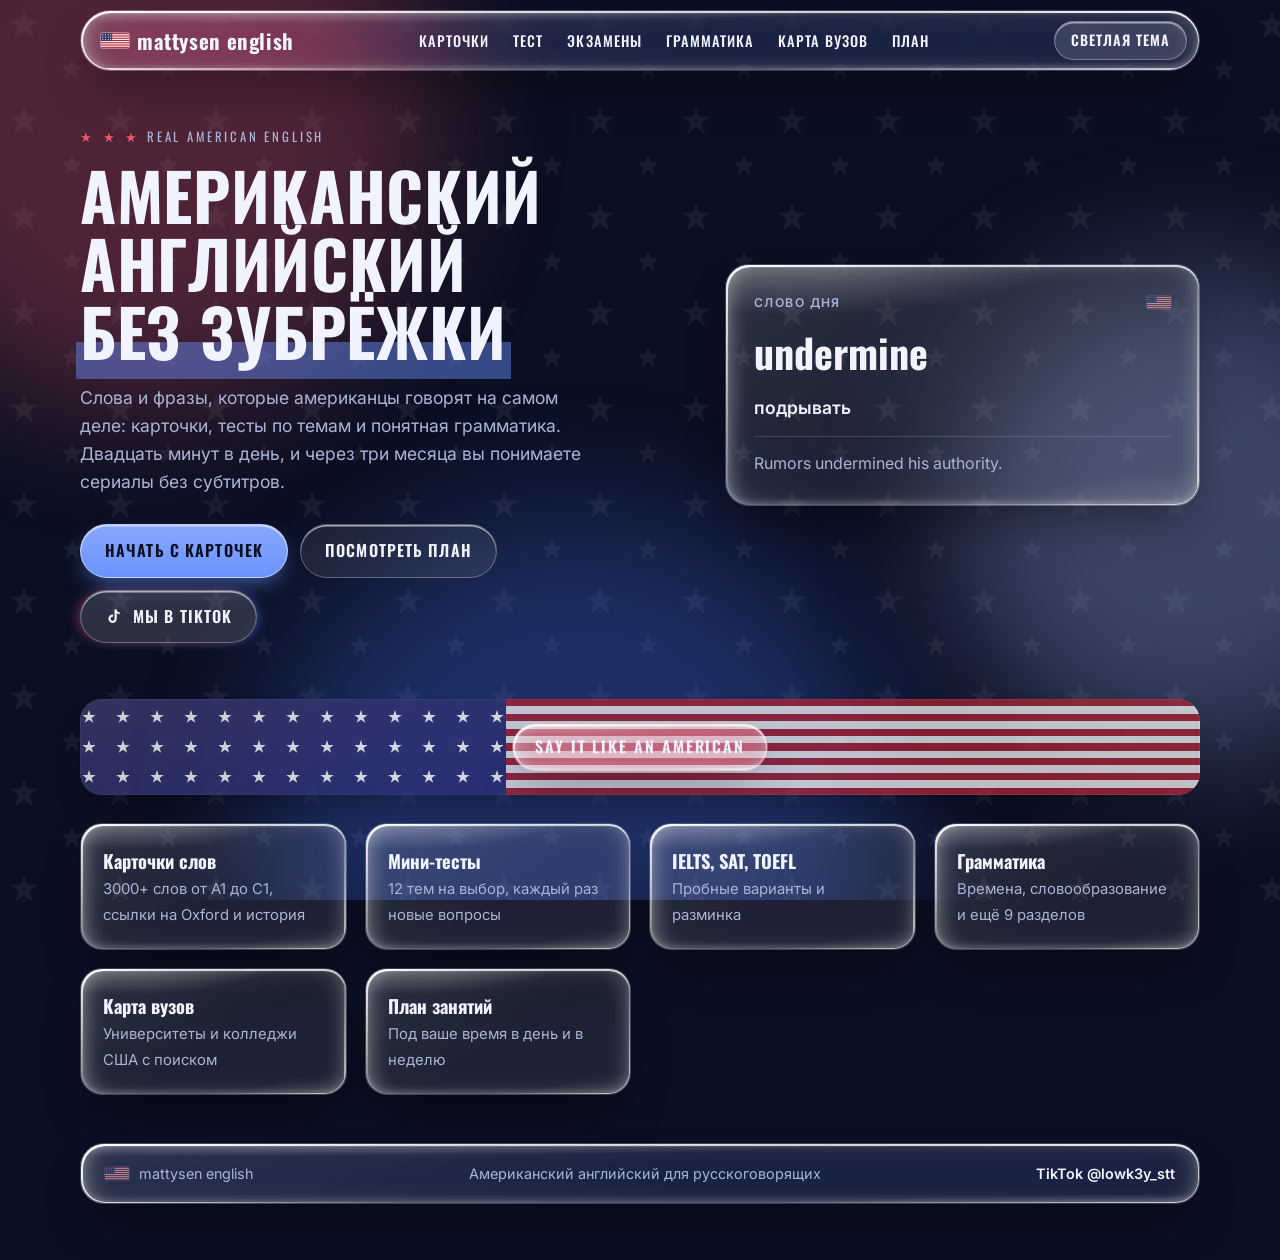
==== commit df61cb26: "Add files via upload" ====
--- a/index.html
+++ b/index.html
@@ -33,7 +33,7 @@
 <div class="wrap">
   <header class="top">
     <div class="pill glass">
-      <a class="logo" href="index.html">mattysen english</a>
+      <a class="logo" href="index.html"><svg class="flag-logo" aria-hidden="true"><use href="#flag" width="100%" height="100%"/></svg>mattysen english</a>
       <nav aria-label="Разделы">
         <a href="pages/cards.html" data-nav="cards">Карточки</a>
         <a href="pages/quiz.html" data-nav="quiz">Тест</a>
--- a/css/style.css
+++ b/css/style.css
@@ -404,7 +404,7 @@
 .quiz-top { display: flex; justify-content: space-between; align-items: center; gap: 12px; flex-wrap: wrap; margin-bottom: 10px; }
 
 /* ---- карта вузов ---- */
-.map-tools { display: grid; grid-template-columns: 2fr 1fr 1fr 1fr auto auto; gap: 10px; align-items: center; margin-bottom: 14px; }
+.map-tools { display: grid; grid-template-columns: 2fr 1fr 1fr 1fr auto auto auto; gap: 10px; align-items: center; margin-bottom: 14px; }
 .map-tools .inp { width: 100%; min-width: 0; }
 .check { display: inline-flex; align-items: center; gap: 6px; color: var(--fg); font-size: 14px; white-space: nowrap; }
 .map-wrap { display: grid; grid-template-columns: minmax(0, 2fr) minmax(0, 1fr); gap: 14px; }
@@ -432,3 +432,15 @@
   .topics { grid-template-columns: 1fr 1fr; }
 }
 @media (max-width: 380px) { .topics { grid-template-columns: 1fr; } }
+
+.uni-row { display: flex; align-items: stretch; gap: 2px; }
+.uni-row .uni { flex: 1 1 auto; min-width: 0; }
+.star { flex: none; width: 40px; background: transparent; border: 1px solid transparent; border-radius: 12px; color: var(--muted); font-size: 20px; cursor: pointer; }
+.star:hover, .star:focus-visible { background: var(--glass); border-color: var(--glass-edge); }
+.star[aria-pressed="true"] { color: #ffd24a; }
+.pop-fav { margin-top: 6px; border: 1px solid #b22234; background: #fff; color: #b22234; border-radius: 999px; padding: 4px 12px; font: inherit; font-size: 13px; cursor: pointer; }
+.logo .flag-logo { width: 28px; height: 15px; border-radius: 2px; flex: none; box-shadow: 0 0 0 1px rgba(255,255,255,.35); }
+@media (max-width: 1000px) { .map-tools { grid-template-columns: 1fr 1fr 1fr; } }
+@media (max-width: 600px) { .star { width: 44px; } .logo .flag-logo { width: 24px; height: 13px; } }
+.map-tools > * { min-width: 0; }
+@media (max-width: 600px) { .map-tools .check { white-space: normal; } .map-tools .count { grid-column: 1 / -1; } .map-tools select { text-overflow: ellipsis; } }
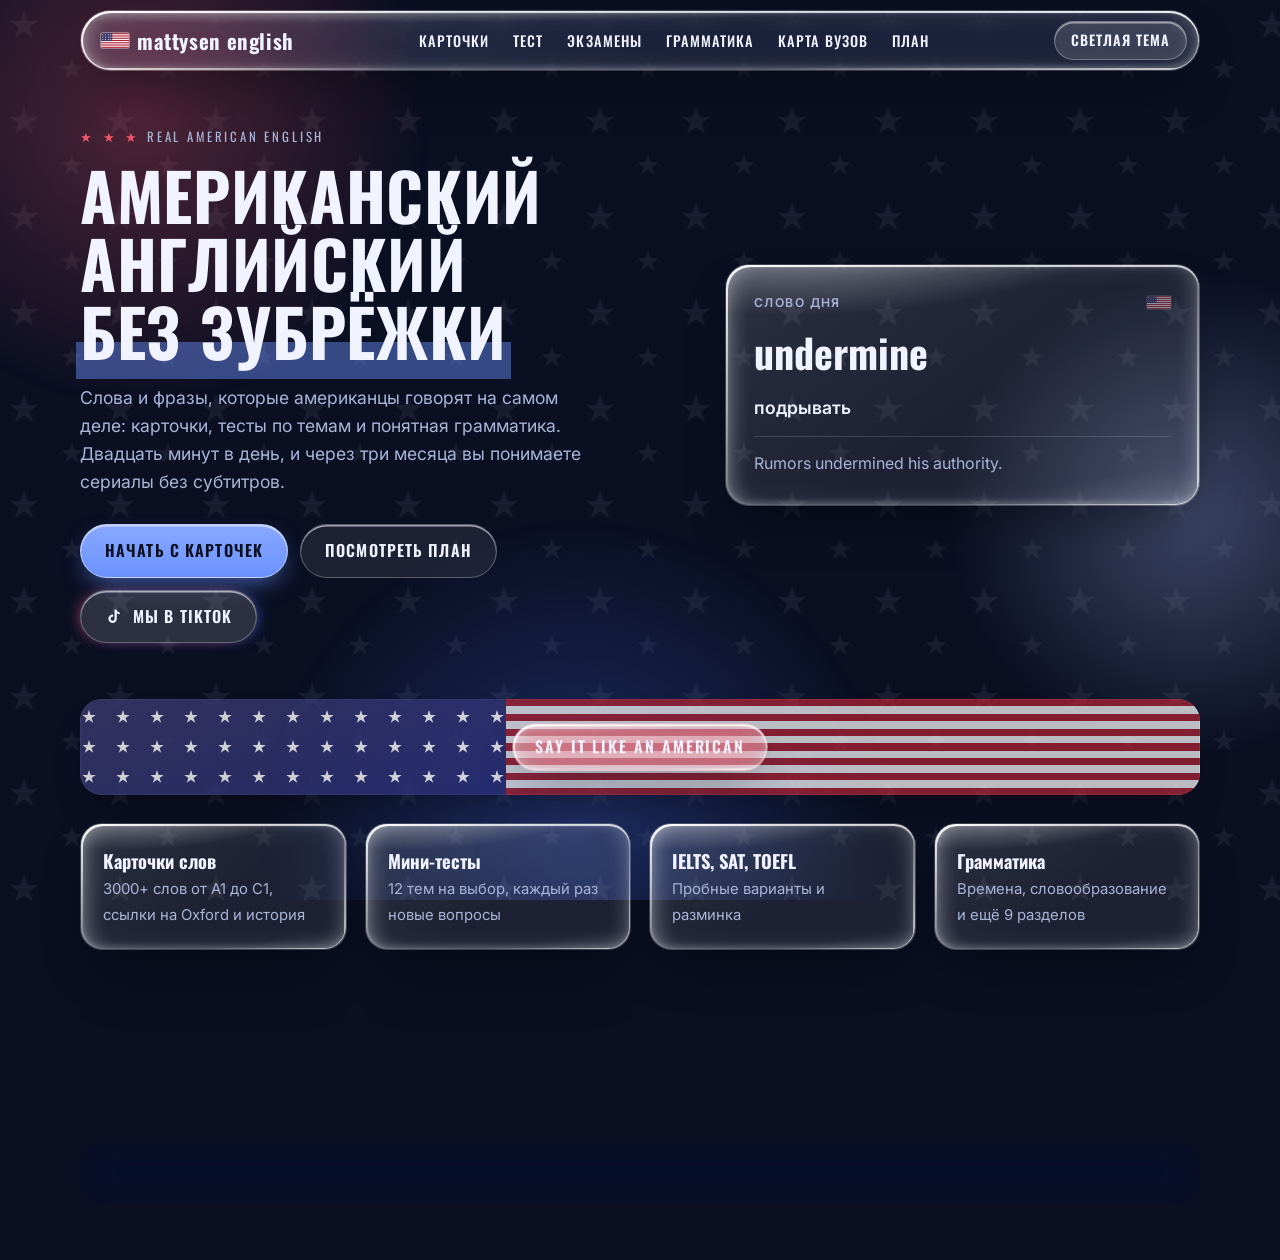
==== commit 9f9d25cd: "Add files via upload" ====
--- a/index.html
+++ b/index.html
@@ -90,8 +90,8 @@
   </footer>
 </div>
 
-<script src="js/common.js"></script>
-<script src="js/data/words.js"></script>
-<script src="js/home.js"></script>
+<script defer src="js/common.js"></script>
+<script defer src="js/data/words.js"></script>
+<script defer src="js/home.js"></script>
 </body>
 </html>
--- a/css/style.css
+++ b/css/style.css
@@ -444,3 +444,20 @@
 @media (max-width: 600px) { .star { width: 44px; } .logo .flag-logo { width: 24px; height: 13px; } }
 .map-tools > * { min-width: 0; }
 @media (max-width: 600px) { .map-tools .check { white-space: normal; } .map-tools .count { grid-column: 1 / -1; } .map-tools select { text-overflow: ellipsis; } }
+
+/* ---- производительность (0.1.2) ---- */
+/* фон: мягкие градиенты вместо тяжёлого blur(70px), анимируется только transform */
+.blob { filter: none; background-color: transparent !important; will-change: transform; }
+.blob.r { background-image: radial-gradient(closest-side, var(--red), transparent 100%); }
+.blob.y { background-image: radial-gradient(closest-side, color-mix(in srgb, var(--blue) 45%, #fff), transparent 100%); }
+.blob.b { background-image: radial-gradient(closest-side, var(--blue), transparent 100%); }
+/* стекло: размытие слабее и без дорогого saturate */
+.glass { -webkit-backdrop-filter: blur(18px) saturate(150%); backdrop-filter: blur(18px) saturate(150%); }
+.btn.ghost, .btn.tt, .mini { -webkit-backdrop-filter: none; backdrop-filter: none; }
+/* «плавание» только у двух главных элементов: анимация стекла с размытием дорогая */
+.float { animation: none; }
+.wotd.float, .card.float { animation: bob 7s ease-in-out infinite; }
+/* длинные списки рисуются только когда попадают в экран */
+.uni-row, .hrow { content-visibility: auto; contain-intrinsic-size: auto 56px; }
+.uni-list, .hlist { contain: layout paint; }
+@media (prefers-reduced-motion: reduce) { .wotd.float, .card.float, .blob { animation: none; } }
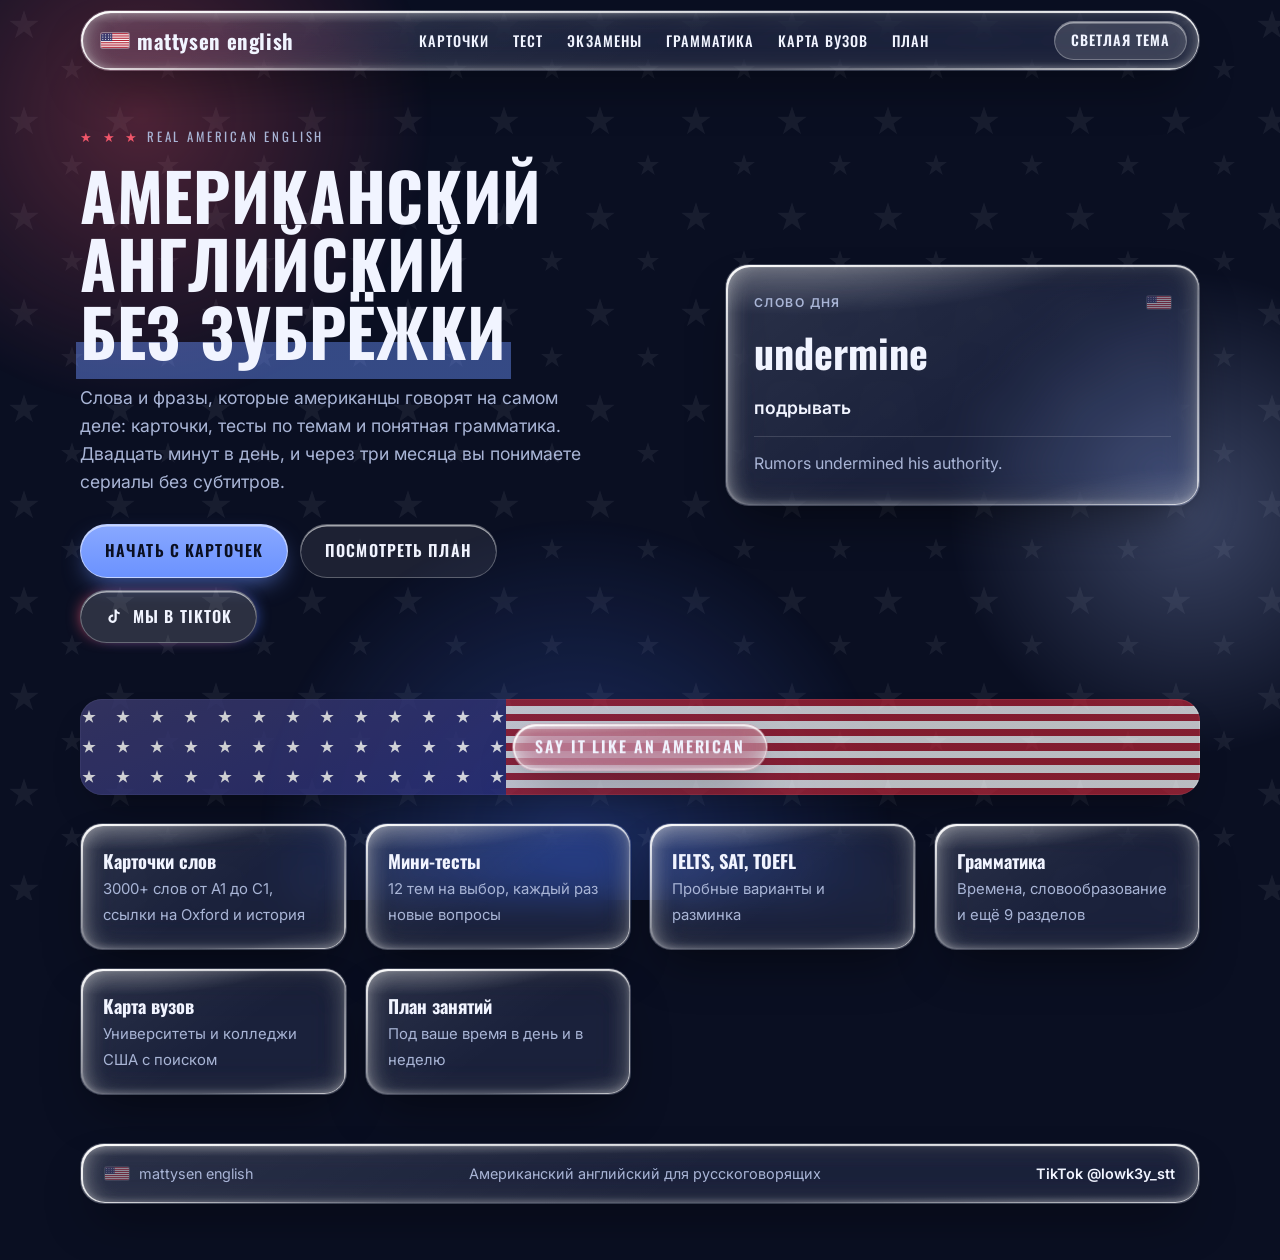
==== commit 0f2921ca: "Add files via upload" ====
--- a/index.html
+++ b/index.html
@@ -90,6 +90,8 @@
   </footer>
 </div>
 
+<script defer src="js/config.js"></script>
+<script defer src="js/analytics.js"></script>
 <script defer src="js/common.js"></script>
 <script defer src="js/data/words.js"></script>
 <script defer src="js/home.js"></script>
--- a/css/style.css
+++ b/css/style.css
@@ -461,3 +461,51 @@
 .uni-row, .hrow { content-visibility: auto; contain-intrinsic-size: auto 56px; }
 .uni-list, .hlist { contain: layout paint; }
 @media (prefers-reduced-motion: reduce) { .wotd.float, .card.float, .blob { animation: none; } }
+
+/* ---- плавные анимации (0.1.3) ---- */
+:root { --ease: cubic-bezier(.22, 1, .36, 1); --ease-io: cubic-bezier(.45, 0, .55, 1); }
+/* переход между страницами без белой вспышки (Chrome, Safari, Edge) */
+@view-transition { navigation: auto; }
+::view-transition-old(root), ::view-transition-new(root) { animation-duration: .32s; animation-timing-function: var(--ease-io); }
+/* фон дрейфует медленно и без рывков */
+.blob.r { animation: drift1 48s var(--ease-io) infinite alternate; }
+.blob.y { animation: drift2 56s var(--ease-io) infinite alternate; }
+.blob.b { animation: drift3 64s var(--ease-io) infinite alternate; }
+/* лёгкое парение: мягче и медленнее */
+@keyframes bob { 0%, 100% { transform: translate3d(0, 0, 0); } 50% { transform: translate3d(0, -6px, 0); } }
+.wotd.float, .card.float { animation: bob 9s var(--ease-io) infinite; }
+/* появление страницы и блоков по очереди */
+@keyframes viewin { from { opacity: 0; transform: translate3d(0, 14px, 0); } to { opacity: 1; transform: none; } }
+.view:not([hidden]) { animation: viewin .55s var(--ease) backwards; }
+@keyframes rise { from { opacity: 0; transform: translate3d(0, 16px, 0); } to { opacity: 1; transform: none; } }
+.tiles > *, .topics > *, .official > *, .week > * { animation: rise .6s var(--ease) backwards; }
+.tiles > :nth-child(1), .topics > :nth-child(1), .official > :nth-child(1), .week > :nth-child(1) { animation-delay: .05s; }
+.tiles > :nth-child(2), .topics > :nth-child(2), .official > :nth-child(2), .week > :nth-child(2) { animation-delay: .10s; }
+.tiles > :nth-child(3), .topics > :nth-child(3), .official > :nth-child(3), .week > :nth-child(3) { animation-delay: .15s; }
+.tiles > :nth-child(4), .topics > :nth-child(4), .week > :nth-child(4) { animation-delay: .20s; }
+.tiles > :nth-child(5), .topics > :nth-child(5), .week > :nth-child(5) { animation-delay: .25s; }
+.tiles > :nth-child(6), .topics > :nth-child(6), .week > :nth-child(6) { animation-delay: .30s; }
+.tiles > :nth-child(n+7), .topics > :nth-child(n+7), .week > :nth-child(n+7) { animation-delay: .35s; }
+/* карточка слова: содержимое мягко проявляется при каждом показе и переворате */
+@keyframes cardin { from { opacity: 0; transform: translate3d(0, 6px, 0) scale(.985); } to { opacity: 1; transform: none; } }
+.flip > * { animation: cardin .38s var(--ease) backwards; }
+/* вопросы и варианты ответа */
+.q, .passage { animation: rise .45s var(--ease) backwards; }
+.opts .opt { animation: rise .45s var(--ease) backwards; }
+.opts .opt:nth-child(2) { animation-delay: .05s; } .opts .opt:nth-child(3) { animation-delay: .10s; } .opts .opt:nth-child(4) { animation-delay: .15s; }
+.explain { animation: cardin .4s var(--ease) backwards; }
+/* наведение и нажатие: пружинистый, но спокойный отклик */
+.btn, .mini, .opt, .chip, .theme-btn, .topic, .tile, .uni, .star, .hrow, .tip { transition: transform .3s var(--ease), box-shadow .3s var(--ease), background-color .25s ease, border-color .25s ease, color .25s ease, opacity .25s ease; }
+.btn:hover, .mini:hover, .topic:hover, .tile:hover, .tip:hover { transform: translate3d(0, -2px, 0); }
+.btn:active, .mini:active, .opt:active, .topic:active, .chip:active { transform: scale(.97); transition-duration: .12s; }
+.progress i { transition: width .6s var(--ease); }
+.star { transition: transform .35s var(--ease), color .25s ease, background-color .25s ease; }
+.star:active { transform: scale(1.25); }
+/* строки списков появляются мягко */
+.hrow { animation: rise .4s var(--ease) backwards; }
+/* плавная смена темы */
+body { transition: background-color .4s ease, color .4s ease; }
+@media (prefers-reduced-motion: reduce) {
+  *, *::before, *::after { animation-duration: .001ms !important; animation-iteration-count: 1 !important; transition-duration: .001ms !important; scroll-behavior: auto !important; }
+  @view-transition { navigation: none; }
+}
